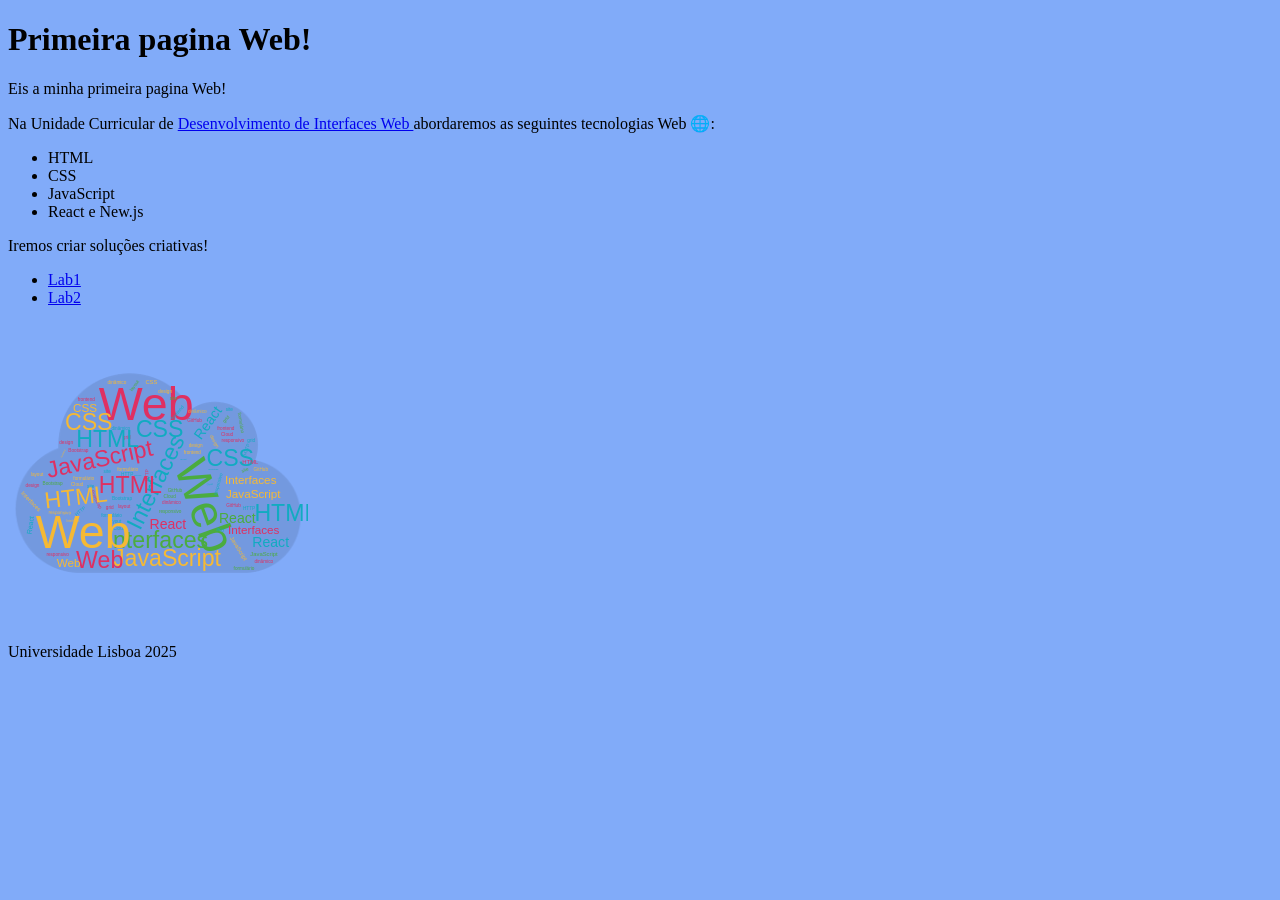
==== index.html @ ae2391a9 "primeira pagina web" ====
<!DOCTYPE html>
<html lang="en">
<head>
    <meta charset="UTF-8">
    <title>Rodrigo Santos</title>
    <style>
        img{
            width: 300px;
        }
    </style>
    <link rel="stylesheet" href="styles.css" />
</head>
<body>

    <header>
        <h1>Primeira pagina Web!</h1>
    </header>
    
    <main>
        <p>
            Eis a minha primeira pagina Web!</p>
            <p>
                Na Unidade Curricular de
                <a href="https://moodle.ensinolusofona.pt/course/view.php?id=11232" target="_blank">
                Desenvolvimento de Interfaces Web
            </a>
                abordaremos as seguintes tecnologias Web &#127760;:
            </p>
            <ul>
                <li>HTML</li>
                <li>CSS</li>
                <li>JavaScript</li>
                <li>React e New.js</li>
            </ul>
            <p>Iremos criar soluções criativas!</p>

            <nav>
                <ul>
                    <li><a href="Lab1/index.html">Lab1</a></li>
                    <li><a href="Lab2/index.html">Lab2</a></li>
                </ul>
            </nav>
            <img src="images/diw.svg" alt="Desenvolvimento de Interfaces Web">
    </main>
    <footer>
        <p>Universidade Lisboa 2025</p>
    </footer>
</body>
</html>
---- styles.css ----
body {
    background-color: #81abf9;
}
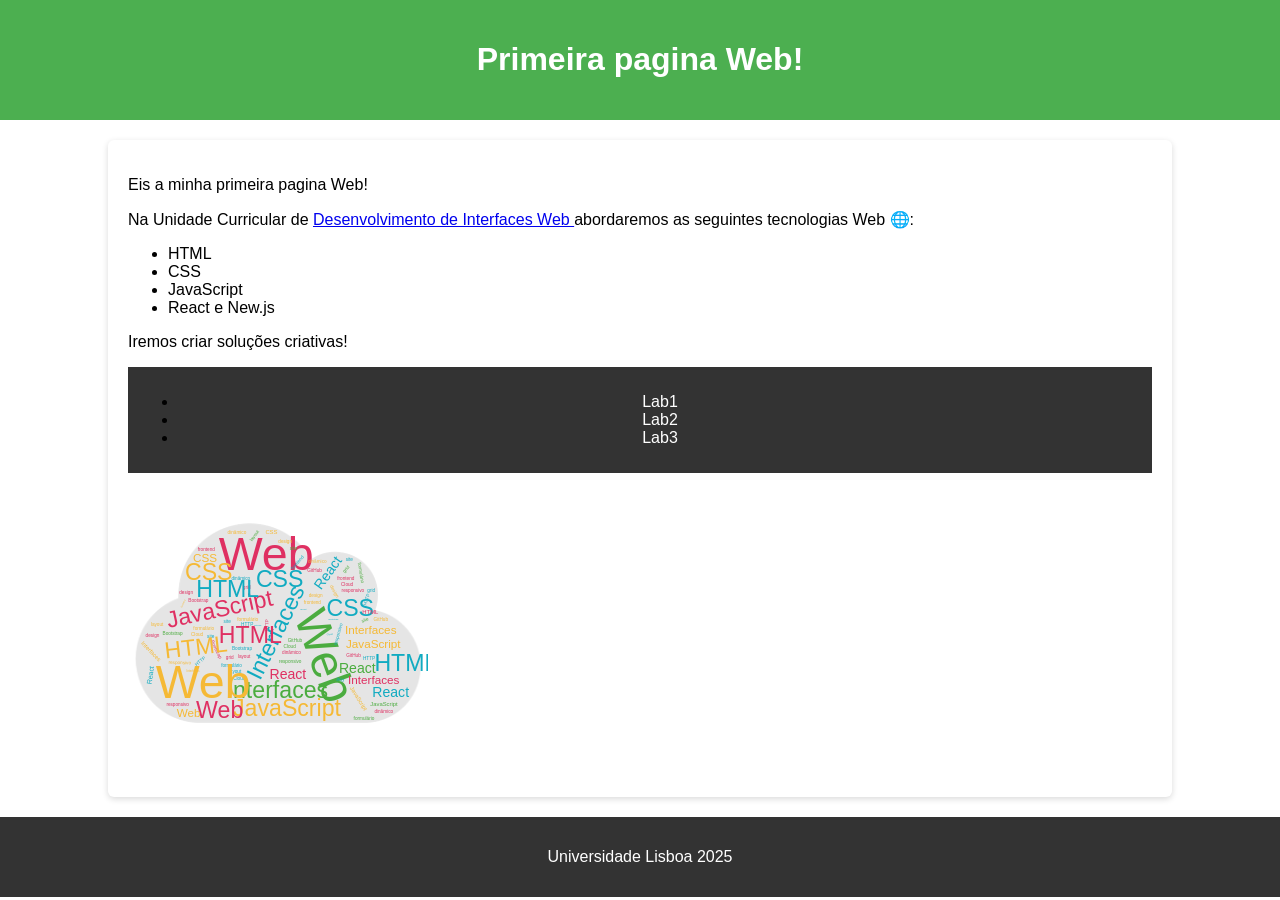
==== commit 2dda834d: "ola7" ====
--- a/index.html
+++ b/index.html
@@ -38,6 +38,7 @@
                 <ul>
                     <li><a href="Lab1/index.html">Lab1</a></li>
                     <li><a href="Lab2/index.html">Lab2</a></li>
+                    <li><a href="Lab3/index.html">Lab3</a></li>
                 </ul>
             </nav>
             <img src="images/diw.svg" alt="Desenvolvimento de Interfaces Web">
--- a/styles.css
+++ b/styles.css
@@ -1,3 +1,49 @@
+/* Estilo global da página */
 body {
-    background-color: #81abf9;
-}+  background-color: #ffffff; /* fundo branco */
+  margin: 0; /* remove margens padrão */
+  font-family: Arial, sans-serif;
+}
+
+/* Cabeçalho (verde) */
+header {
+  background-color: #4caf50; /* verde */
+  color: white;
+  text-align: center;
+  padding: 20px;
+}
+
+/* Barra de navegação (preta) */
+nav {
+  background-color: #333; /* preto/cinza escuro */
+  padding: 10px;
+  text-align: center;
+}
+
+nav a {
+  color: white;
+  text-decoration: none;
+  margin: 0 15px;
+}
+
+nav a:hover {
+  text-decoration: underline;
+}
+
+/* Conteúdo principal (Home) */
+main {
+  background-color: white;
+  margin: 20px auto;  /* espaçamento entre main, imagens e footer */
+  padding: 20px;      /* espaço interno */
+  width: 80%;         /* largura do bloco */
+  border-radius: 6px; /* cantos arredondados */
+  box-shadow: 0 2px 6px rgba(0,0,0,0.15); /* sombra leve */
+}
+
+/* Rodapé (preto) */
+footer {
+  background-color: #333;
+  color: white;
+  text-align: center;
+  padding: 15px;
+}
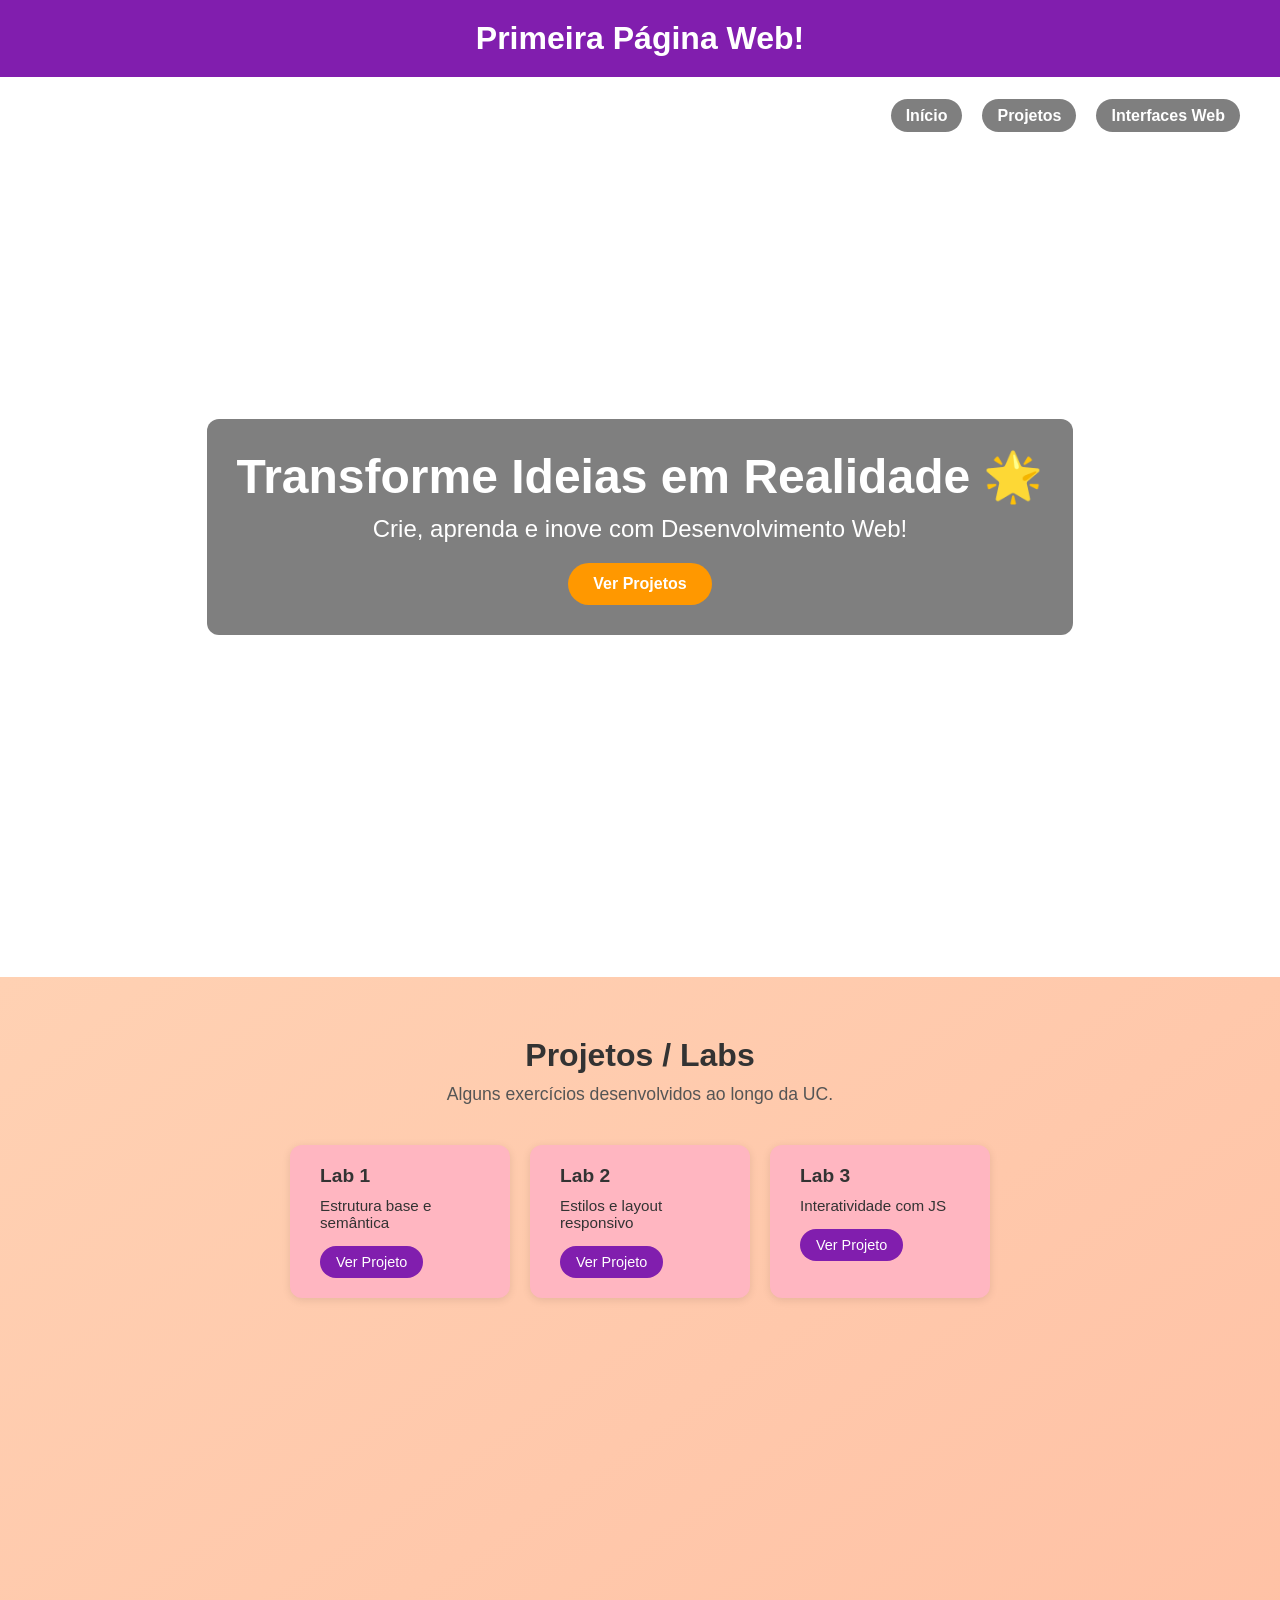
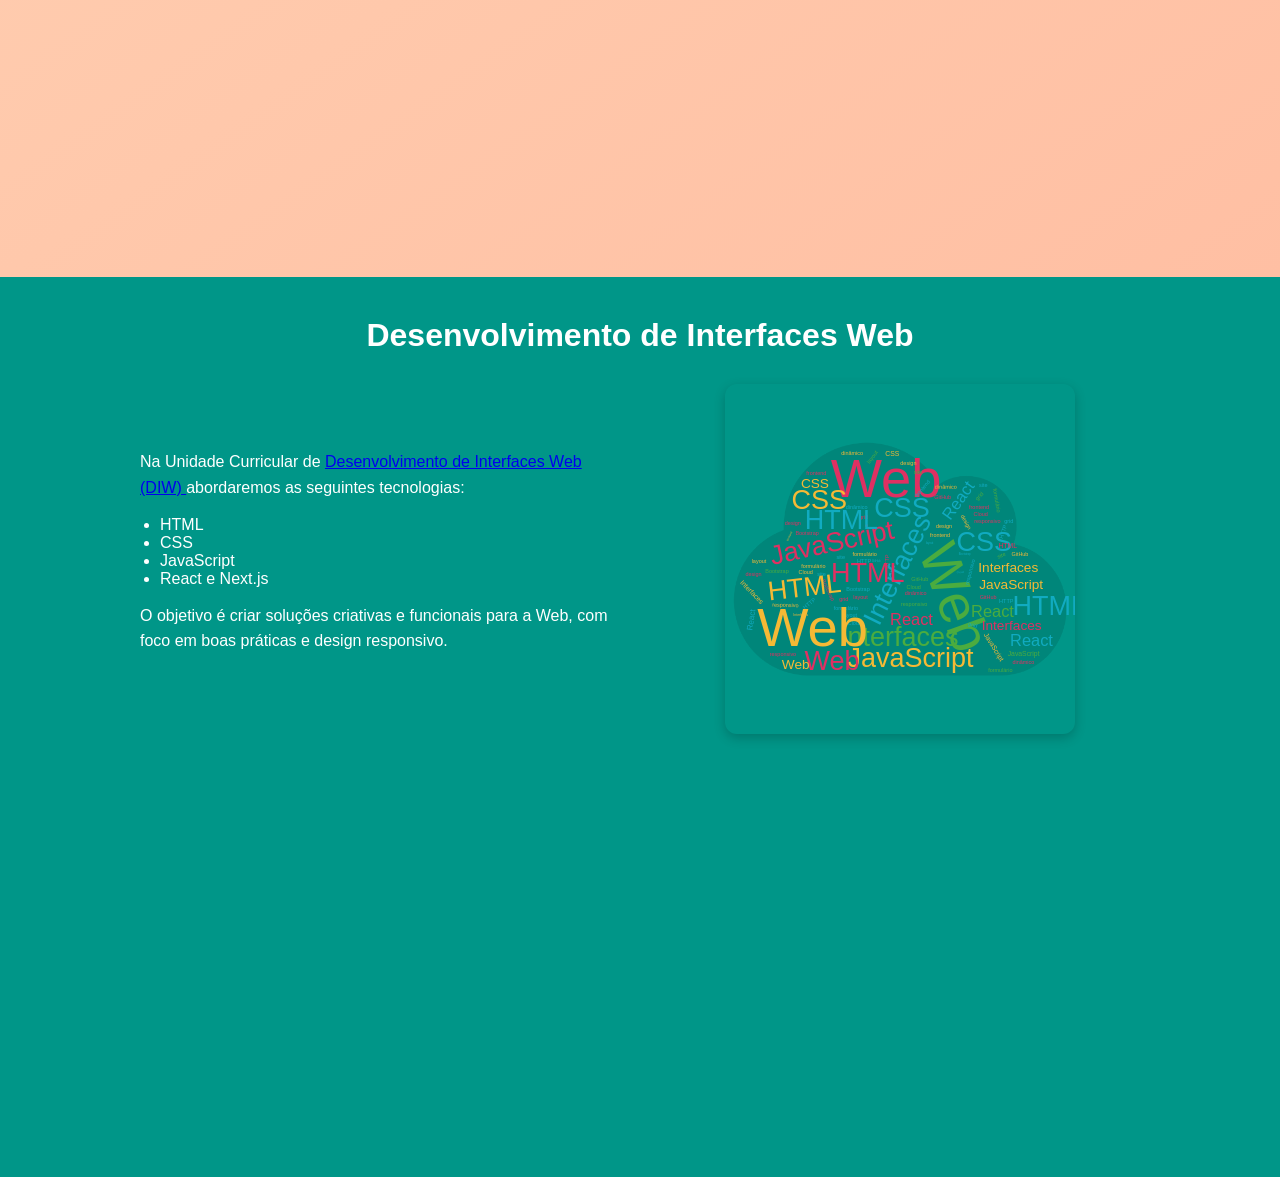
==== commit 6478cb1b: "ola48" ====
--- a/index.html
+++ b/index.html
@@ -1,50 +1,88 @@
 <!DOCTYPE html>
-<html lang="en">
+<html lang="pt">
 <head>
-    <meta charset="UTF-8">
-    <title>Rodrigo Santos</title>
-    <style>
-        img{
-            width: 300px;
-        }
-    </style>
-    <link rel="stylesheet" href="styles.css" />
+  <meta charset="UTF-8">
+  <title>Rodrigo Santos</title>
+  <link rel="stylesheet" href="styles.css">
 </head>
 <body>
 
-    <header>
-        <h1>Primeira pagina Web!</h1>
-    </header>
-    
-    <main>
-        <p>
-            Eis a minha primeira pagina Web!</p>
-            <p>
-                Na Unidade Curricular de
-                <a href="https://moodle.ensinolusofona.pt/course/view.php?id=11232" target="_blank">
-                Desenvolvimento de Interfaces Web
-            </a>
-                abordaremos as seguintes tecnologias Web &#127760;:
-            </p>
-            <ul>
-                <li>HTML</li>
-                <li>CSS</li>
-                <li>JavaScript</li>
-                <li>React e New.js</li>
-            </ul>
-            <p>Iremos criar soluções criativas!</p>
+  <header>
+    <h1>Primeira Página Web!</h1>
+  </header>
 
-            <nav>
-                <ul>
-                    <li><a href="Lab1/index.html">Lab1</a></li>
-                    <li><a href="Lab2/index.html">Lab2</a></li>
-                    <li><a href="Lab3/index.html">Lab3</a></li>
-                </ul>
-            </nav>
-            <img src="images/diw.svg" alt="Desenvolvimento de Interfaces Web">
-    </main>
-    <footer>
-        <p>Universidade Lisboa 2025</p>
-    </footer>
-</body>
-</html>+  <main>
+    <!-- 🌄 HERO SECTION (Início) -->
+    <section class="hero" id="inicio">
+      <!-- Menu de navegação interno -->
+      <nav class="menu">
+        <ul>
+          <li><a href="#inicio">Início</a></li>
+          <li><a href="#projetos">Projetos</a></li>
+          <li><a href="#cadeira">Interfaces Web</a></li>
+        </ul>
+      </nav>
+
+      <div class="hero-content">
+        <h2>Transforme Ideias em Realidade 🌟</h2>
+        <p>Crie, aprenda e inove com Desenvolvimento Web!</p>
+        <a href="#projetos" class="cta-btn">Ver Projetos</a>
+      </div>
+    </section>
+
+    <!-- 🧠 SECÇÃO PROJETOS -->
+<section class="projetos" id="projetos">
+  <h2>Projetos / Labs</h2>
+  <p>Alguns exercícios desenvolvidos ao longo da UC.</p>
+
+  <div class="cards-container">
+    <div class="card">
+      <h3>Lab 1</h3>
+      <p>Estrutura base e semântica</p>
+      <a href="Lab1/index.html" target="_blank">Ver Projeto</a>
+    </div>
+
+    <div class="card">
+      <h3>Lab 2</h3>
+      <p>Estilos e layout responsivo</p>
+      <a href="Lab2/index.html" target="_blank">Ver Projeto</a>
+    </div>
+
+    <div class="card">
+      <h3>Lab 3</h3>
+      <p>Interatividade com JS</p>
+      <a href="Lab3/index.html" target="_blank">Ver Projeto</a>
+    </div>
+  </div>
+</section>
+
+    <!-- 📘 SECÇÃO DISCIPLINA -->
+<section class="disciplina" id="cadeira">
+  <h2>Desenvolvimento de Interfaces Web</h2>
+
+  <div class="disciplina-content">
+    <div class="texto">
+      <p>
+        Na Unidade Curricular de 
+        <a href="https://moodle.ensinolusofona.pt/course/view.php?id=11232" target="_blank">
+          Desenvolvimento de Interfaces Web (DIW)
+        </a> 
+        abordaremos as seguintes tecnologias:
+      </p>
+      <ul>
+        <li>HTML</li>
+        <li>CSS</li>
+        <li>JavaScript</li>
+        <li>React e Next.js</li>
+      </ul>
+      <p>
+        O objetivo é criar soluções criativas e funcionais para a Web, com foco em boas práticas e design responsivo.
+      </p>
+    </div>
+
+    <div class="imagem">
+      <img src="images/diw.svg" alt="Wordcloud de tecnologias web">
+    </div>
+  </div>
+</section>
+
--- a/styles.css
+++ b/styles.css
@@ -1,46 +1,259 @@
-/* Estilo global da página */
-body {
-  background-color: #ffffff; /* fundo branco */
-  margin: 0; /* remove margens padrão */
+/* Reset e comportamento global */
+* {
+  margin: 0;
+  padding: 0;
+  box-sizing: border-box;
   font-family: Arial, sans-serif;
-}
-
-/* Cabeçalho (verde) */
+  scroll-behavior: smooth; /* Scroll suave */
+}
+
+/* Cabeçalho fixo */
 header {
-  background-color: #4caf50; /* verde */
+  background-color: #811eae;
   color: white;
   text-align: center;
   padding: 20px;
-}
-
-/* Barra de navegação (preta) */
-nav {
-  background-color: #333; /* preto/cinza escuro */
-  padding: 10px;
-  text-align: center;
-}
-
-nav a {
+  position: sticky;
+  top: 0;
+  z-index: 10;
+}
+
+/* 🌄 HERO SECTION */
+.hero {
+  position: relative;
+  height: 100vh;
+  background-image: url('images/hero.jpg'); /* Substitui por tua imagem */
+  background-size: cover;
+  background-position: center;
+  background-repeat: no-repeat;
+  display: flex;
+  justify-content: center;
+  align-items: center;
+  flex-direction: column;
+  color: white;
+}
+
+/* Menu dentro da hero */
+.menu {
+  position: absolute;
+  top: 30px;
+  right: 40px;
+}
+
+.menu ul {
+  list-style: none;
+  display: flex;
+  gap: 20px;
+}
+
+.menu a {
   color: white;
   text-decoration: none;
-  margin: 0 15px;
-}
-
-nav a:hover {
-  text-decoration: underline;
-}
-
-/* Conteúdo principal (Home) */
-main {
-  background-color: white;
-  margin: 20px auto;  /* espaçamento entre main, imagens e footer */
-  padding: 20px;      /* espaço interno */
-  width: 80%;         /* largura do bloco */
-  border-radius: 6px; /* cantos arredondados */
-  box-shadow: 0 2px 6px rgba(0,0,0,0.15); /* sombra leve */
-}
-
-/* Rodapé (preto) */
+  font-weight: bold;
+  background: rgba(0, 0, 0, 0.5);
+  padding: 8px 15px;
+  border-radius: 20px;
+  transition: background 0.3s;
+}
+
+.menu a:hover {
+  background: rgba(255, 255, 255, 0.2);
+}
+
+/* Conteúdo central */
+.hero-content {
+  text-align: center;
+  background: rgba(0, 0, 0, 0.5);
+  padding: 30px;
+  border-radius: 12px;
+}
+
+.hero-content h2 {
+  font-size: 3rem;
+  margin-bottom: 10px;
+}
+
+.hero-content p {
+  font-size: 1.5rem;
+  margin-bottom: 20px;
+}
+
+/* Botão call-to-action */
+.cta-btn {
+  display: inline-block;
+  background-color: #ff9800;
+  color: white;
+  padding: 12px 25px;
+  border-radius: 30px;
+  text-decoration: none;
+  font-weight: bold;
+  transition: background 0.3s;
+}
+
+.cta-btn:hover {
+  background-color: #e68900;
+}
+
+/* 🧠 Projetos */
+/* 🧠 Projetos */
+.projetos {
+  height: 100vh;
+  background: linear-gradient(to bottom right, #ffd1b3, #ffbfa3);
+  display: flex;
+  flex-direction: column;
+  align-items: center;
+  justify-content: flex-start;
+  padding-top: 60px;
+  text-align: center;
+  color: #333;
+}
+
+.projetos h2 {
+  font-size: 2rem;
+  margin-bottom: 10px;
+}
+
+.projetos p {
+  font-size: 1.1rem;
+  color: #555;
+  margin-bottom: 40px;
+}
+
+/* Container dos cards */
+.cards-container {
+  display: flex;
+  flex-wrap: wrap;
+  gap: 20px;
+  justify-content: center;
+}
+
+/* Cada card individual */
+.card {
+  background-color: #ffb6c1;
+  border-radius: 12px;
+  padding: 20px 30px;
+  box-shadow: 0 2px 8px rgba(0,0,0,0.1);
+  width: 220px;
+  transition: transform 0.3s, box-shadow 0.3s;
+  text-align: left;
+}
+
+.card h3 {
+  margin-bottom: 10px;
+  font-size: 1.2rem;
+}
+
+.card p {
+  margin-bottom: 15px;
+  font-size: 0.95rem;
+  color: #333;
+}
+
+/* Botão/link dentro do card */
+.card a {
+  display: inline-block;
+  background-color: #811eae;
+  color: white;
+  text-decoration: none;
+  padding: 8px 16px;
+  border-radius: 20px;
+  font-size: 0.9rem;
+  transition: background-color 0.3s;
+}
+
+.card a:hover {
+  background-color: #5a137e;
+}
+
+/* Efeito hover do card */
+.card:hover {
+  transform: translateY(-5px);
+  box-shadow: 0 6px 12px rgba(0,0,0,0.2);
+}
+
+/* Responsividade */
+@media (max-width: 768px) {
+  .card {
+    width: 90%;
+  }
+}
+
+/* 📘 Disciplina */
+/* 📘 Secção Disciplina */
+.disciplina {
+  height: 100vh;
+  background-color: #009688;
+  color: white;
+  display: flex;
+  flex-direction: column;
+  align-items: center;
+  padding: 40px 20px;
+  text-align: center;
+}
+
+.disciplina h2 {
+  font-size: 2rem;
+  margin-bottom: 30px;
+}
+
+/* Container com texto + imagem */
+.disciplina-content {
+  display: flex;
+  justify-content: center;
+  align-items: center;
+  gap: 40px;
+  max-width: 1000px;
+}
+
+/* Texto */
+.disciplina .texto {
+  flex: 1;
+  text-align: left;
+}
+
+.disciplina .texto p {
+  margin-bottom: 15px;
+  line-height: 1.6;
+}
+
+.disciplina ul {
+  list-style-type: disc;
+  margin-left: 20px;
+  margin-bottom: 15px;
+}
+
+/* Imagem */
+.disciplina .imagem {
+  flex: 1;
+  display: flex;
+  justify-content: center;
+}
+
+.disciplina .imagem img {
+  width: 100%;
+  max-width: 350px;
+  border-radius: 12px;
+  box-shadow: 0 4px 12px rgba(0,0,0,0.2);
+}
+
+/* Responsividade */
+@media (max-width: 768px) {
+  .disciplina-content {
+    flex-direction: column;
+    text-align: center;
+  }
+
+  .disciplina .texto {
+    text-align: center;
+  }
+
+  .disciplina .imagem img {
+    max-width: 80%;
+  }
+}
+
+
+/* Rodapé */
 footer {
   background-color: #333;
   color: white;
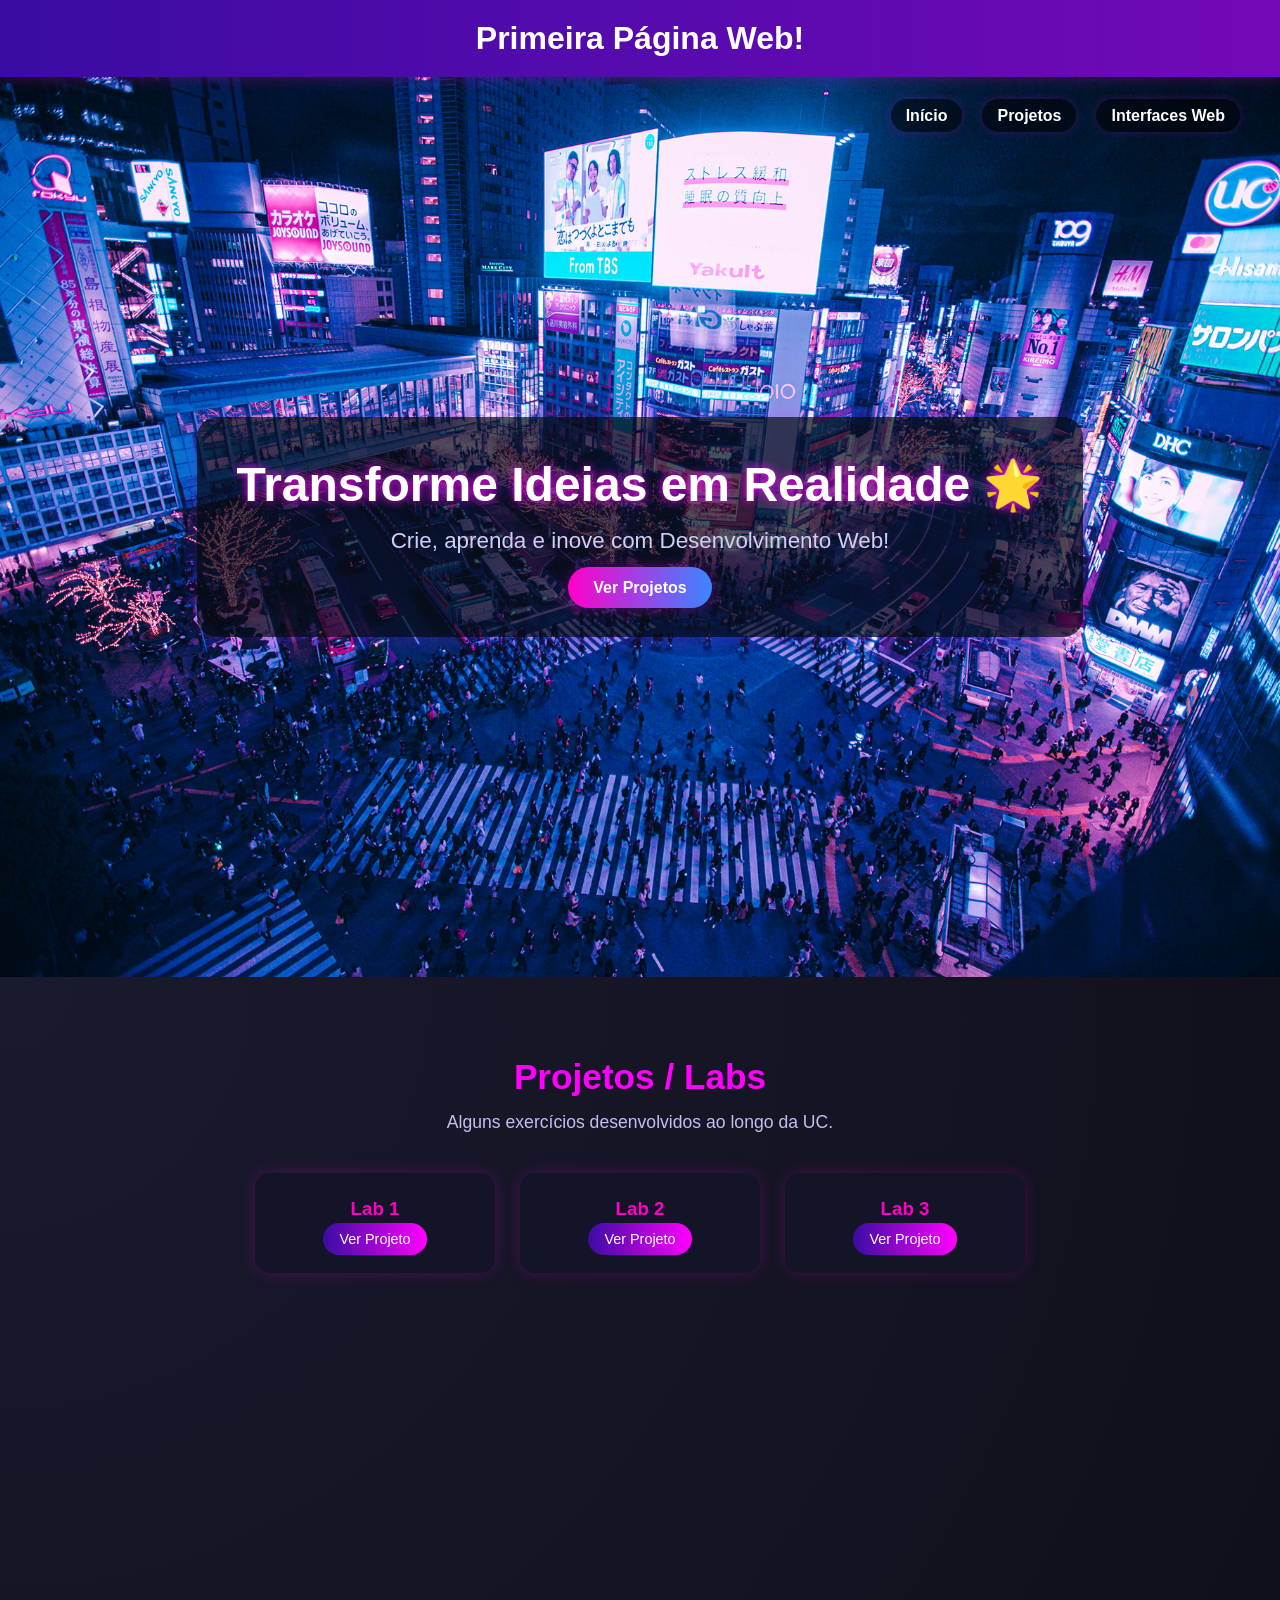
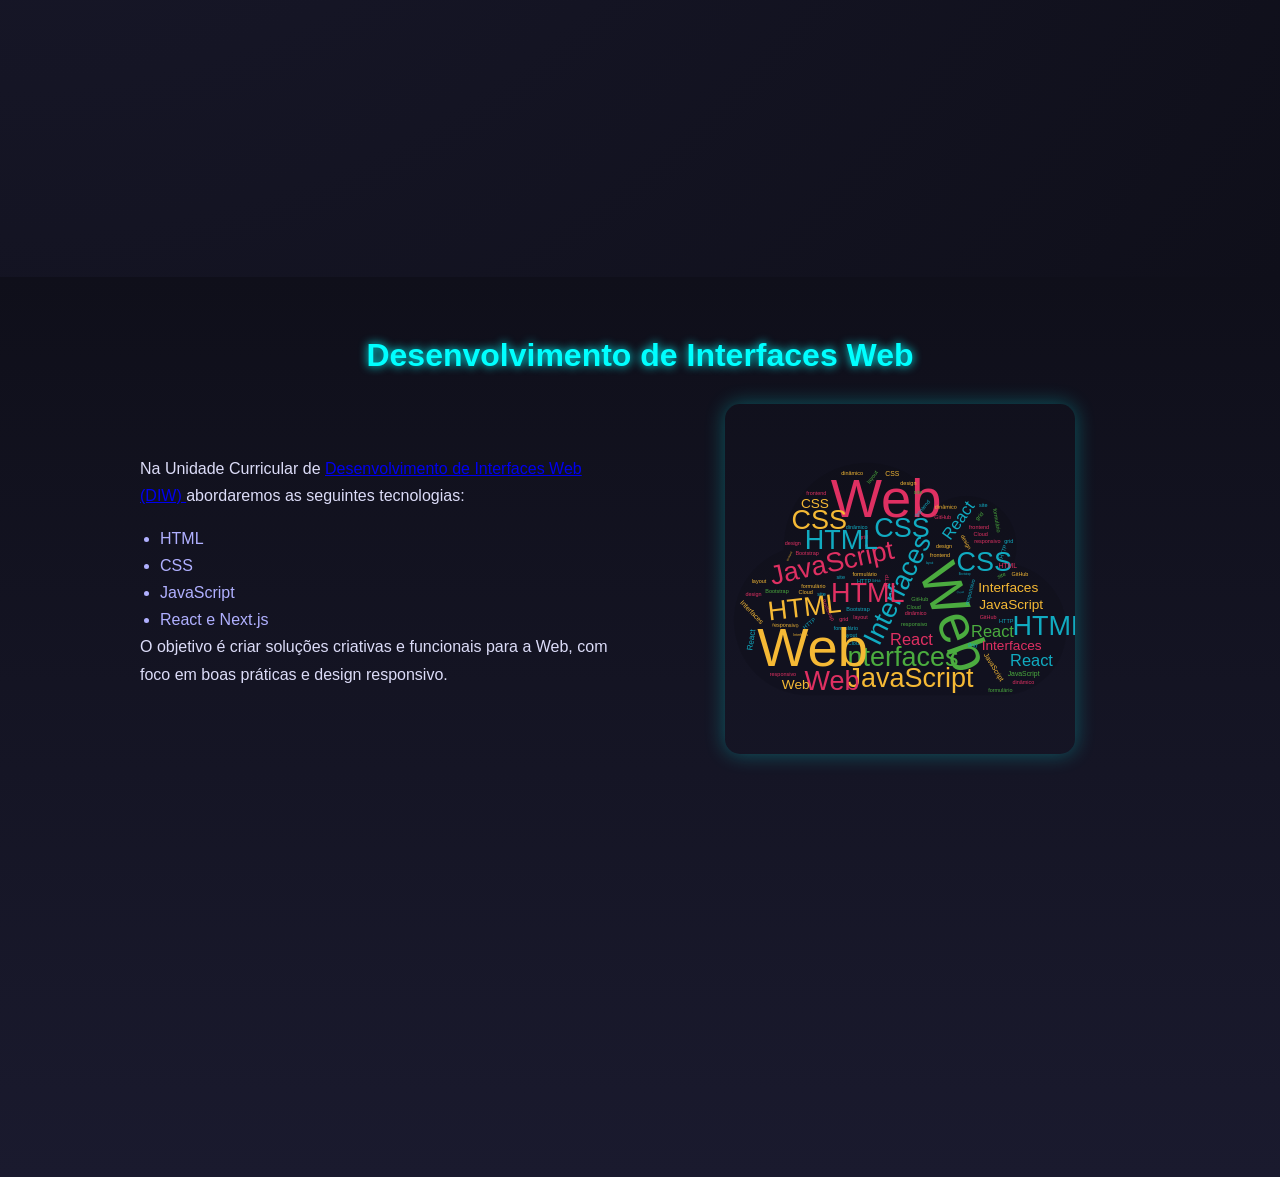
==== commit ac541d96: "eeeee" ====
--- a/index.html
+++ b/index.html
@@ -38,19 +38,16 @@
   <div class="cards-container">
     <div class="card">
       <h3>Lab 1</h3>
-      <p>Estrutura base e semântica</p>
       <a href="Lab1/index.html" target="_blank">Ver Projeto</a>
     </div>
 
     <div class="card">
       <h3>Lab 2</h3>
-      <p>Estilos e layout responsivo</p>
       <a href="Lab2/index.html" target="_blank">Ver Projeto</a>
     </div>
 
     <div class="card">
       <h3>Lab 3</h3>
-      <p>Interatividade com JS</p>
       <a href="Lab3/index.html" target="_blank">Ver Projeto</a>
     </div>
   </div>
--- a/styles.css
+++ b/styles.css
@@ -1,36 +1,41 @@
-/* Reset e comportamento global */
+/* 🌍 Reset e comportamento global */
 * {
   margin: 0;
   padding: 0;
   box-sizing: border-box;
-  font-family: Arial, sans-serif;
-  scroll-behavior: smooth; /* Scroll suave */
-}
-
-/* Cabeçalho fixo */
+  font-family: 'Arial', sans-serif;
+  scroll-behavior: smooth;
+}
+
+body {
+  background-color: #0a0a14; /* fundo escuro elegante */
+  color: #e0e0f5;
+}
+
+/* 🧭 Cabeçalho fixo */
 header {
-  background-color: #811eae;
-  color: white;
+  background: linear-gradient(90deg, #3a0ca3, #7209b7);
+  color: #fff;
   text-align: center;
   padding: 20px;
   position: sticky;
   top: 0;
   z-index: 10;
+  box-shadow: 0 0 15px rgba(255, 0, 255, 0.3);
 }
 
 /* 🌄 HERO SECTION */
 .hero {
   position: relative;
   height: 100vh;
-  background-image: url('images/hero.jpg'); /* Substitui por tua imagem */
+  background-image: url('images/hero.jpg');
   background-size: cover;
   background-position: center;
-  background-repeat: no-repeat;
   display: flex;
   justify-content: center;
   align-items: center;
   flex-direction: column;
-  color: white;
+  color: #fff;
 }
 
 /* Menu dentro da hero */
@@ -47,131 +52,130 @@
 }
 
 .menu a {
-  color: white;
+  color: #fff;
   text-decoration: none;
   font-weight: bold;
   background: rgba(0, 0, 0, 0.5);
   padding: 8px 15px;
   border-radius: 20px;
-  transition: background 0.3s;
+  transition: all 0.3s ease;
+  box-shadow: 0 0 10px rgba(255, 0, 255, 0.2);
 }
 
 .menu a:hover {
-  background: rgba(255, 255, 255, 0.2);
-}
-
-/* Conteúdo central */
+  background: rgba(255, 0, 255, 0.2);
+  box-shadow: 0 0 15px rgba(255, 0, 255, 0.4);
+}
+
+/* Conteúdo central da hero */
 .hero-content {
   text-align: center;
-  background: rgba(0, 0, 0, 0.5);
-  padding: 30px;
-  border-radius: 12px;
+  background: rgba(10, 10, 20, 0.7);
+  padding: 40px;
+  border-radius: 20px;
+  box-shadow: 0 0 25px rgba(255, 0, 255, 0.2);
 }
 
 .hero-content h2 {
   font-size: 3rem;
-  margin-bottom: 10px;
+  margin-bottom: 15px;
+  text-shadow: 0 0 10px #ff00ff;
 }
 
 .hero-content p {
-  font-size: 1.5rem;
-  margin-bottom: 20px;
+  font-size: 1.4rem;
+  margin-bottom: 25px;
+  color: #cfcff5;
 }
 
 /* Botão call-to-action */
 .cta-btn {
-  display: inline-block;
-  background-color: #ff9800;
+  background: linear-gradient(90deg, #ff00c8, #3a86ff);
   color: white;
   padding: 12px 25px;
   border-radius: 30px;
   text-decoration: none;
   font-weight: bold;
-  transition: background 0.3s;
+  transition: transform 0.3s, box-shadow 0.3s;
+  box-shadow: 0 0 15px rgba(255, 0, 255, 0.3);
 }
 
 .cta-btn:hover {
-  background-color: #e68900;
-}
-
-/* 🧠 Projetos */
+  transform: translateY(-3px);
+  box-shadow: 0 0 25px rgba(255, 0, 255, 0.5);
+}
+
 /* 🧠 Projetos */
 .projetos {
-  height: 100vh;
-  background: linear-gradient(to bottom right, #ffd1b3, #ffbfa3);
+  min-height: 100vh;
+  background: radial-gradient(circle at top left, #1a1a2e, #0f0f1a);
   display: flex;
   flex-direction: column;
   align-items: center;
   justify-content: flex-start;
-  padding-top: 60px;
-  text-align: center;
-  color: #333;
+  padding: 80px 20px;
+  text-align: center;
 }
 
 .projetos h2 {
-  font-size: 2rem;
-  margin-bottom: 10px;
+  font-size: 2.2rem;
+  color: #ff00ff;
+  margin-bottom: 15px;
 }
 
 .projetos p {
   font-size: 1.1rem;
-  color: #555;
+  color: #c0c0f0;
   margin-bottom: 40px;
 }
 
-/* Container dos cards */
+/* Cards */
 .cards-container {
   display: flex;
   flex-wrap: wrap;
-  gap: 20px;
-  justify-content: center;
-}
-
-/* Cada card individual */
+  gap: 25px;
+  justify-content: center;
+}
+
 .card {
-  background-color: #ffb6c1;
-  border-radius: 12px;
-  padding: 20px 30px;
-  box-shadow: 0 2px 8px rgba(0,0,0,0.1);
-  width: 220px;
+  background: rgba(20, 20, 40, 0.9);
+  border-radius: 15px;
+  padding: 25px;
+  width: 240px;
+  box-shadow: 0 0 15px rgba(255, 0, 255, 0.2);
   transition: transform 0.3s, box-shadow 0.3s;
-  text-align: left;
 }
 
 .card h3 {
+  color: #ff00c8;
   margin-bottom: 10px;
-  font-size: 1.2rem;
 }
 
 .card p {
-  margin-bottom: 15px;
-  font-size: 0.95rem;
-  color: #333;
-}
-
-/* Botão/link dentro do card */
+  color: #d0d0f0;
+  margin-bottom: 20px;
+}
+
 .card a {
-  display: inline-block;
-  background-color: #811eae;
+  background: linear-gradient(90deg, #3a0ca3, #ff00ff);
   color: white;
   text-decoration: none;
   padding: 8px 16px;
   border-radius: 20px;
   font-size: 0.9rem;
-  transition: background-color 0.3s;
+  transition: all 0.3s ease;
 }
 
 .card a:hover {
-  background-color: #5a137e;
-}
-
-/* Efeito hover do card */
+  box-shadow: 0 0 15px rgba(255, 0, 255, 0.4);
+}
+
 .card:hover {
-  transform: translateY(-5px);
-  box-shadow: 0 6px 12px rgba(0,0,0,0.2);
-}
-
-/* Responsividade */
+  transform: translateY(-6px);
+  box-shadow: 0 0 25px rgba(255, 0, 255, 0.3);
+}
+
+/* Responsividade cards */
 @media (max-width: 768px) {
   .card {
     width: 90%;
@@ -179,21 +183,22 @@
 }
 
 /* 📘 Disciplina */
-/* 📘 Secção Disciplina */
 .disciplina {
-  height: 100vh;
-  background-color: #009688;
-  color: white;
+  min-height: 100vh;
+  background: linear-gradient(180deg, #0f0f1a, #1a1a2e);
+  color: #f0f0f5;
   display: flex;
   flex-direction: column;
   align-items: center;
-  padding: 40px 20px;
+  padding: 60px 20px;
   text-align: center;
 }
 
 .disciplina h2 {
   font-size: 2rem;
+  color: #00ffff;
   margin-bottom: 30px;
+  text-shadow: 0 0 10px #00ffff;
 }
 
 /* Container com texto + imagem */
@@ -205,21 +210,21 @@
   max-width: 1000px;
 }
 
-/* Texto */
 .disciplina .texto {
   flex: 1;
   text-align: left;
+  line-height: 1.7;
 }
 
 .disciplina .texto p {
   margin-bottom: 15px;
-  line-height: 1.6;
+  color: #dcdcf8;
 }
 
 .disciplina ul {
   list-style-type: disc;
   margin-left: 20px;
-  margin-bottom: 15px;
+  color: #b0b0ff;
 }
 
 /* Imagem */
@@ -232,11 +237,11 @@
 .disciplina .imagem img {
   width: 100%;
   max-width: 350px;
-  border-radius: 12px;
-  box-shadow: 0 4px 12px rgba(0,0,0,0.2);
-}
-
-/* Responsividade */
+  border-radius: 15px;
+  box-shadow: 0 0 20px rgba(0, 255, 255, 0.3);
+}
+
+/* Responsividade disciplina */
 @media (max-width: 768px) {
   .disciplina-content {
     flex-direction: column;
@@ -252,11 +257,12 @@
   }
 }
 
-
-/* Rodapé */
+/* ⚫ Rodapé */
 footer {
-  background-color: #333;
-  color: white;
-  text-align: center;
-  padding: 15px;
-}
+  background: #111;
+  color: #aaa;
+  text-align: center;
+  padding: 20px;
+  font-size: 0.9rem;
+  border-top: 1px solid rgba(255, 0, 255, 0.3);
+}
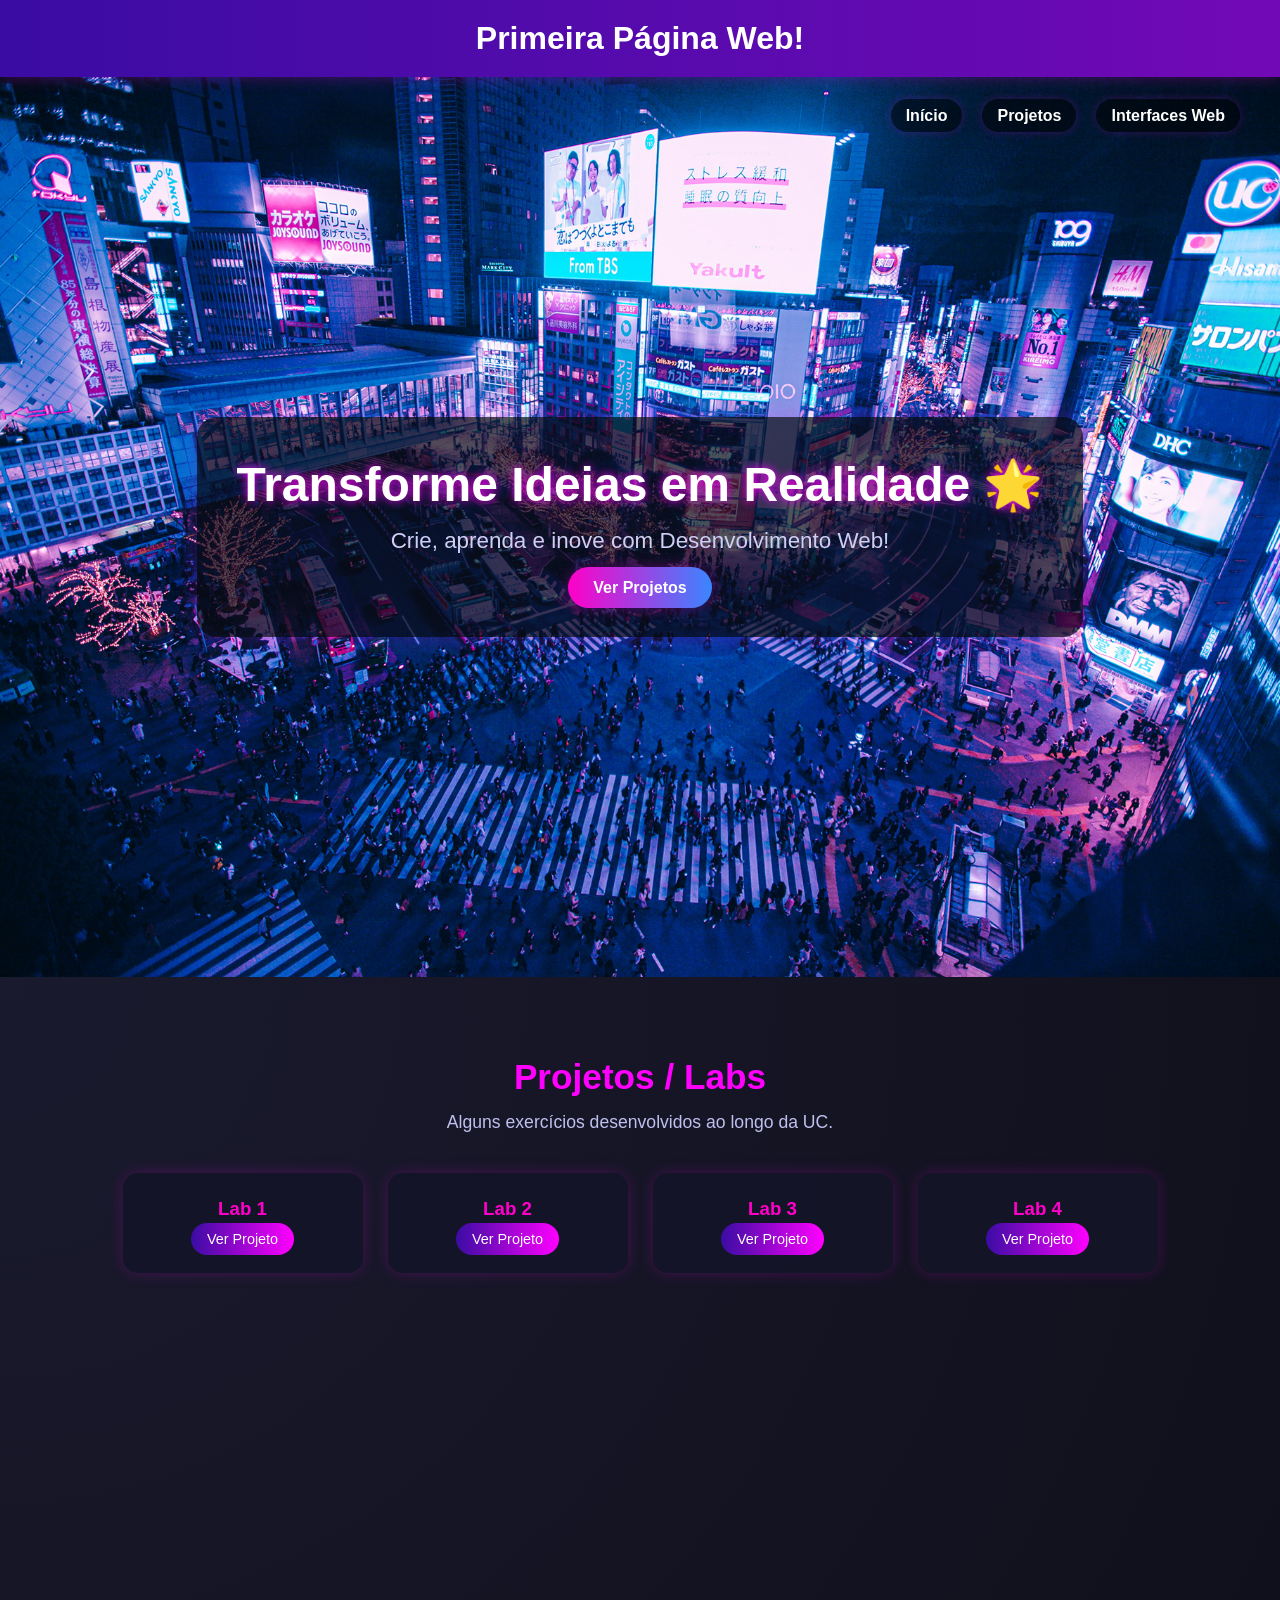
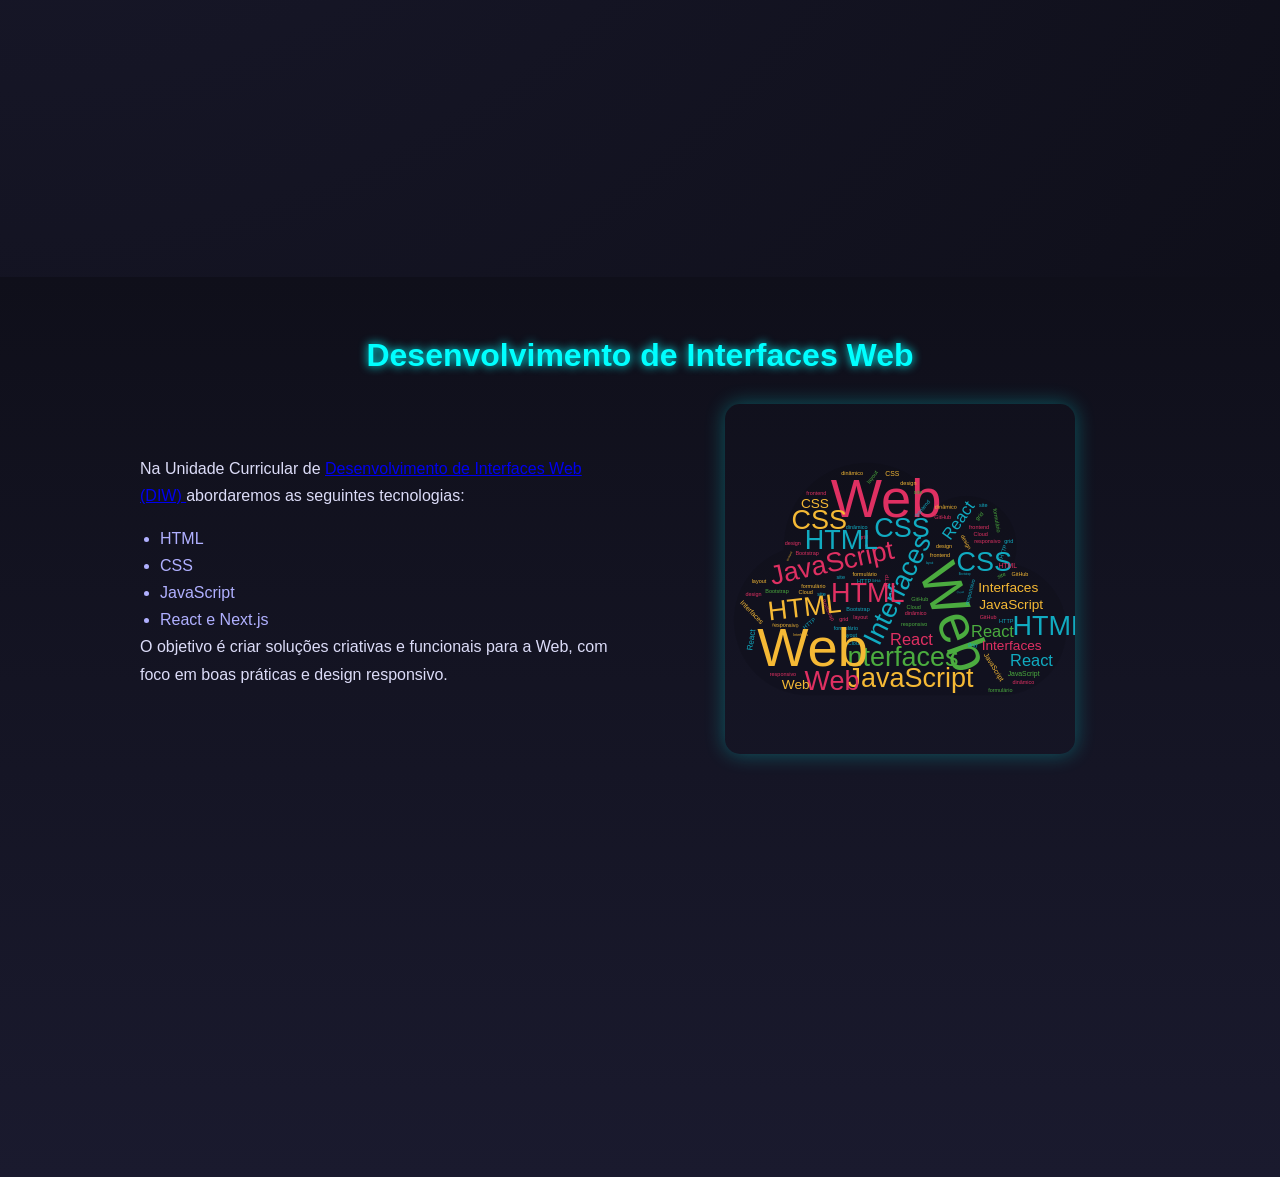
==== commit 10d44c73: "java" ====
--- a/index.html
+++ b/index.html
@@ -12,7 +12,6 @@
   </header>
 
   <main>
-    <!-- 🌄 HERO SECTION (Início) -->
     <section class="hero" id="inicio">
       <!-- Menu de navegação interno -->
       <nav class="menu">
@@ -50,6 +49,10 @@
       <h3>Lab 3</h3>
       <a href="Lab3/index.html" target="_blank">Ver Projeto</a>
     </div>
+
+    <div class="card">
+      <h3>Lab 4</h3>
+      <a href="Lab4/index.html" target="_blank">Ver Projeto</a>
   </div>
 </section>
 
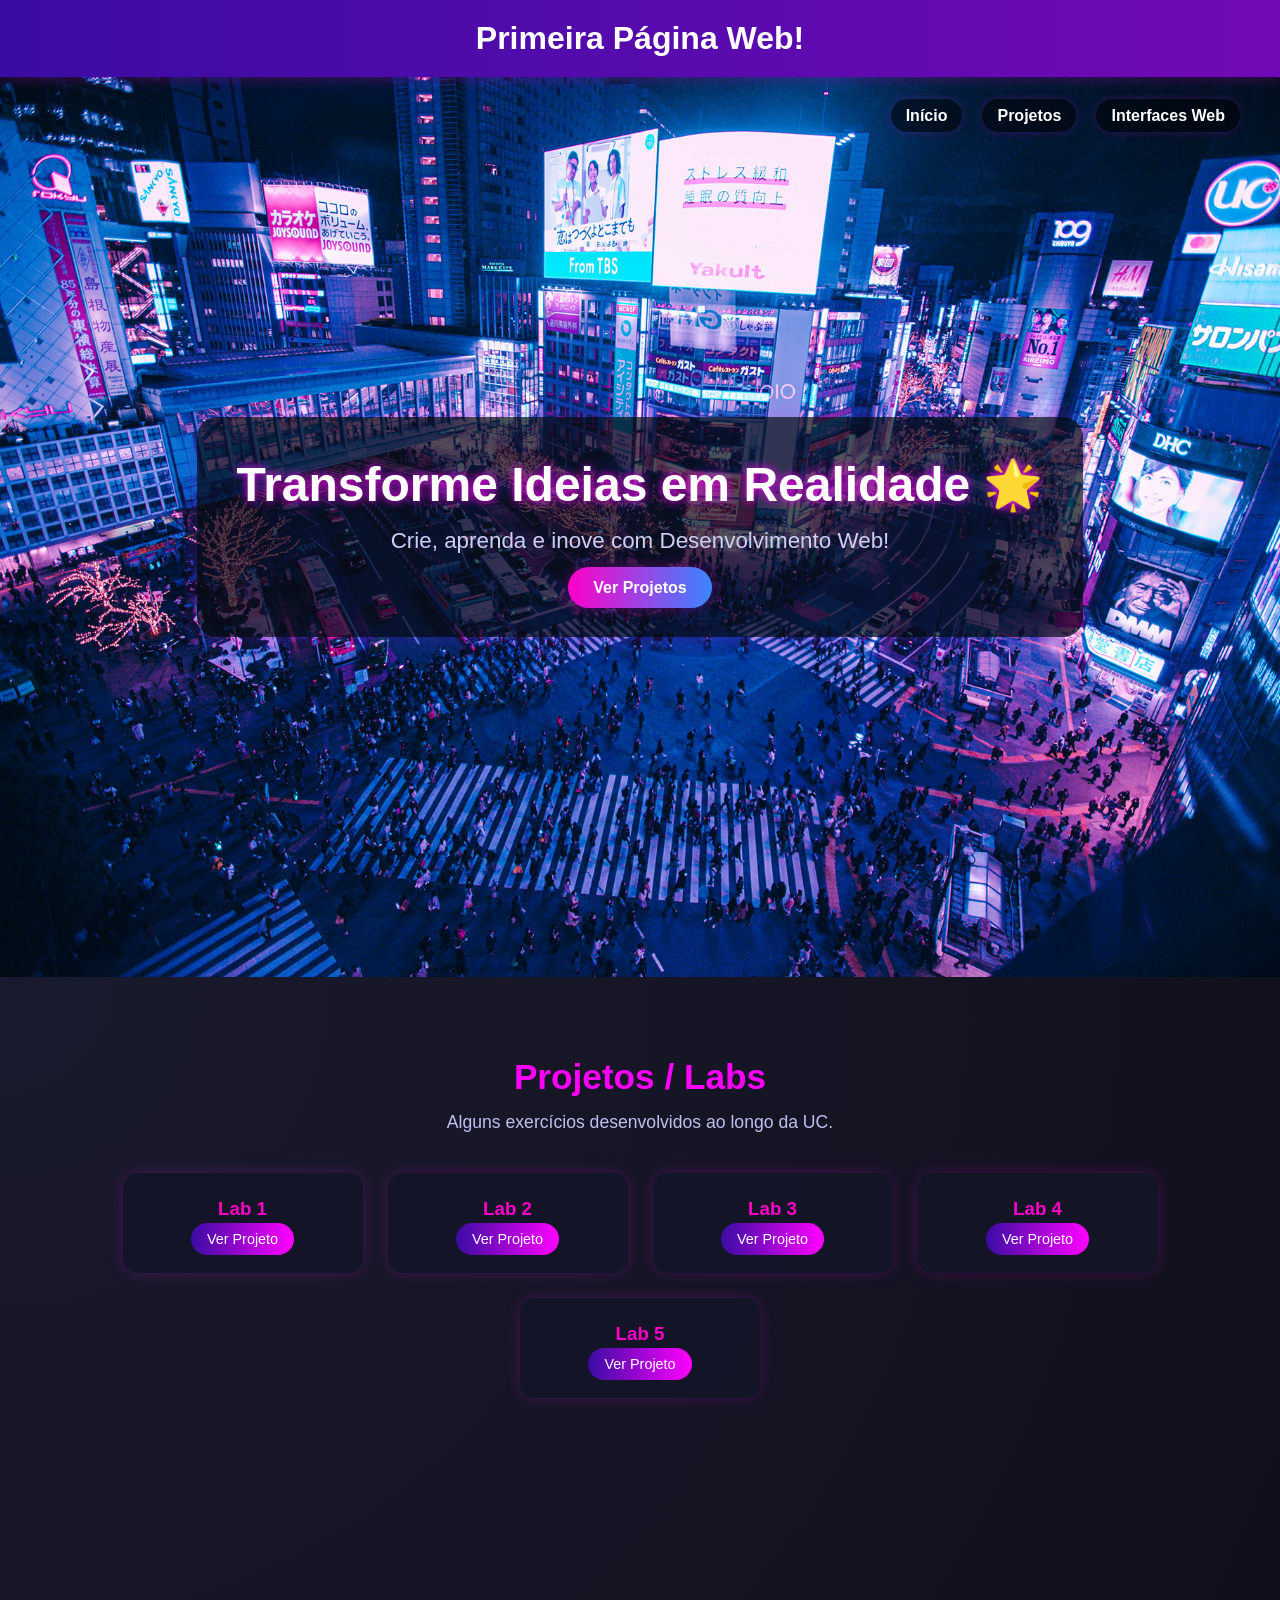
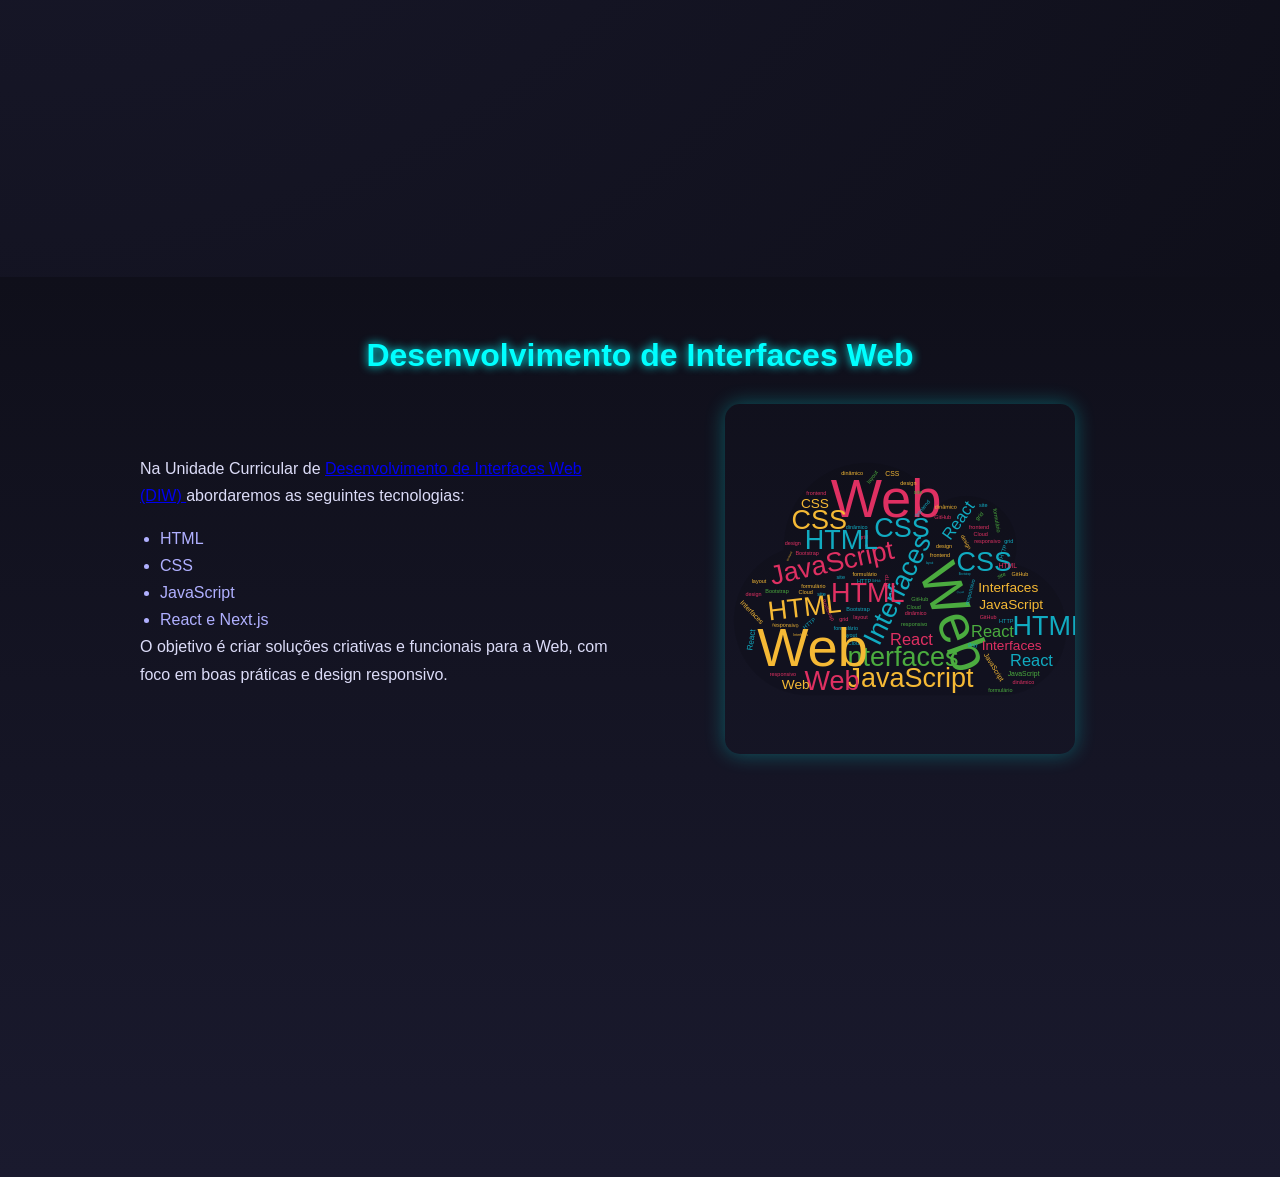
==== commit 20830060: "lab5" ====
--- a/index.html
+++ b/index.html
@@ -53,6 +53,10 @@
     <div class="card">
       <h3>Lab 4</h3>
       <a href="Lab4/index.html" target="_blank">Ver Projeto</a>
+    </div>
+    <div class="card">
+      <h3>Lab 5</h3>
+      <a href="Lab5/index.html" target="_blank">Ver Projeto</a>
   </div>
 </section>
 
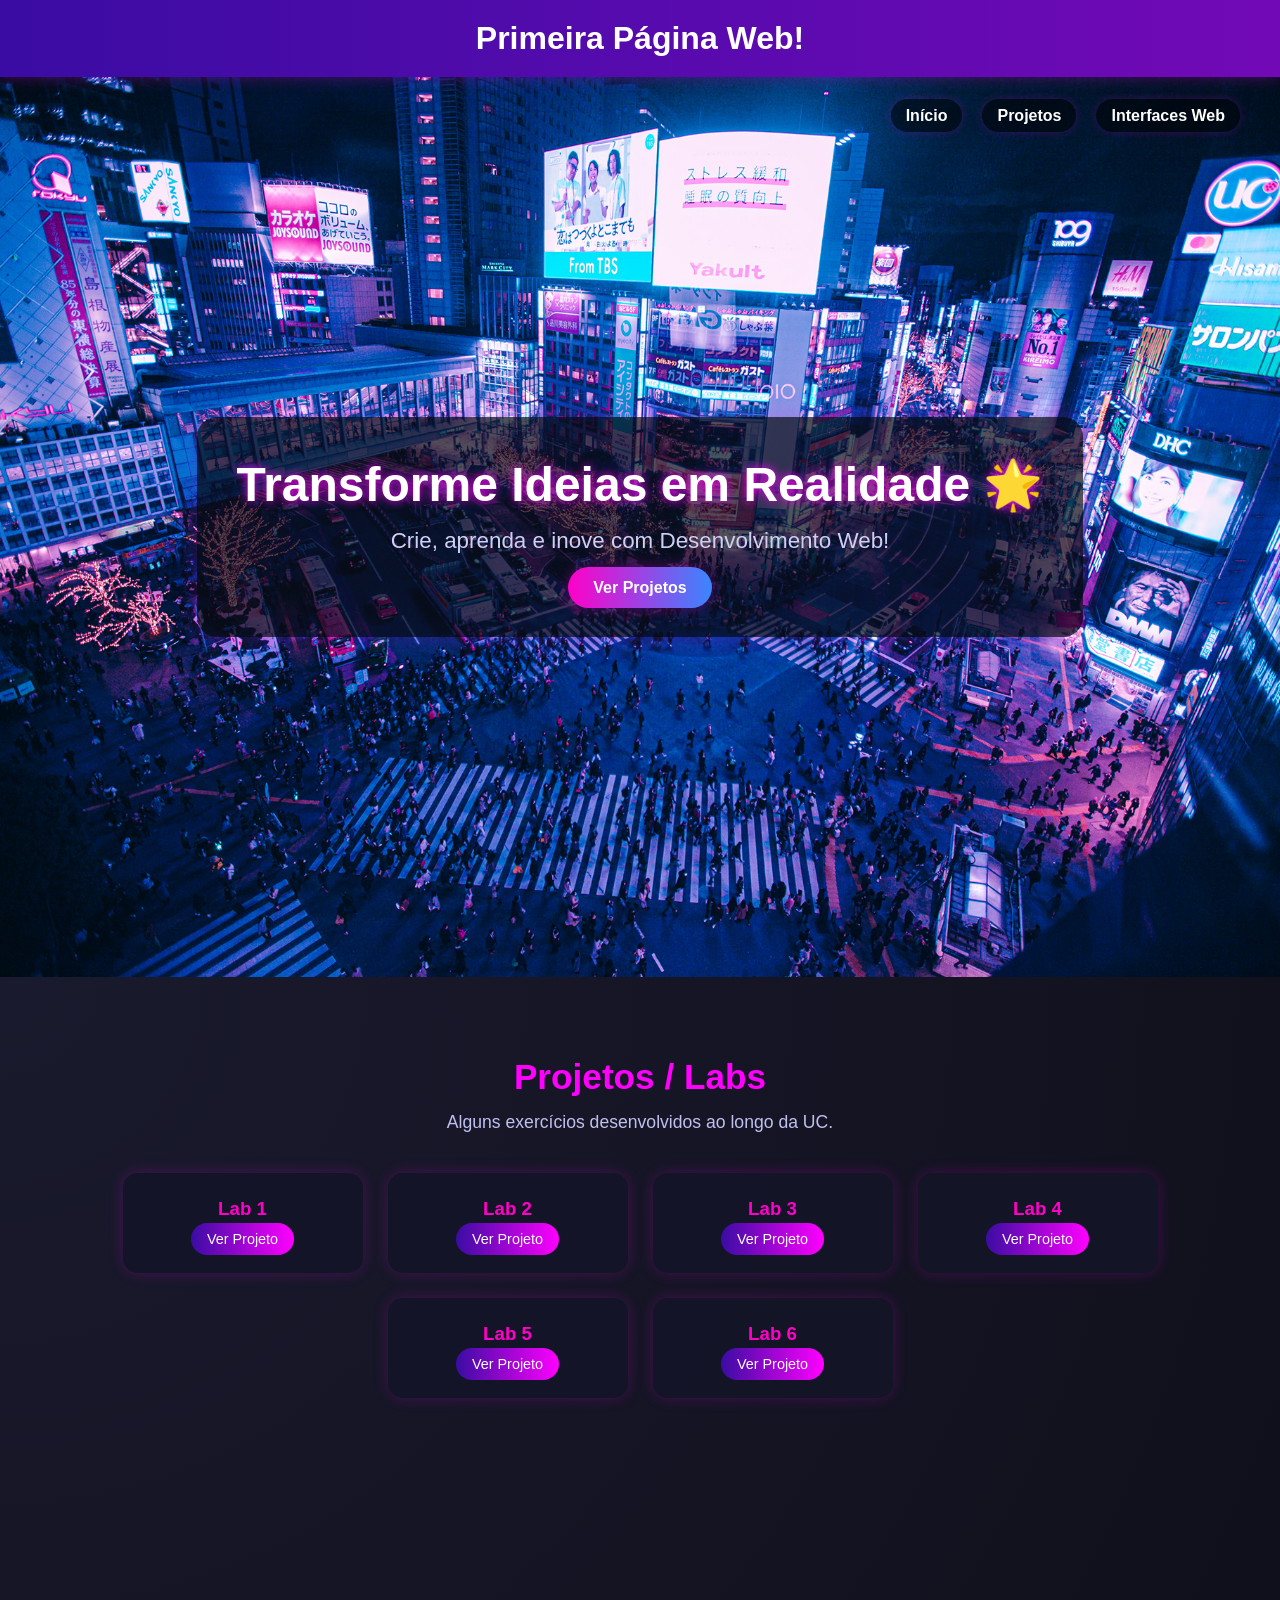
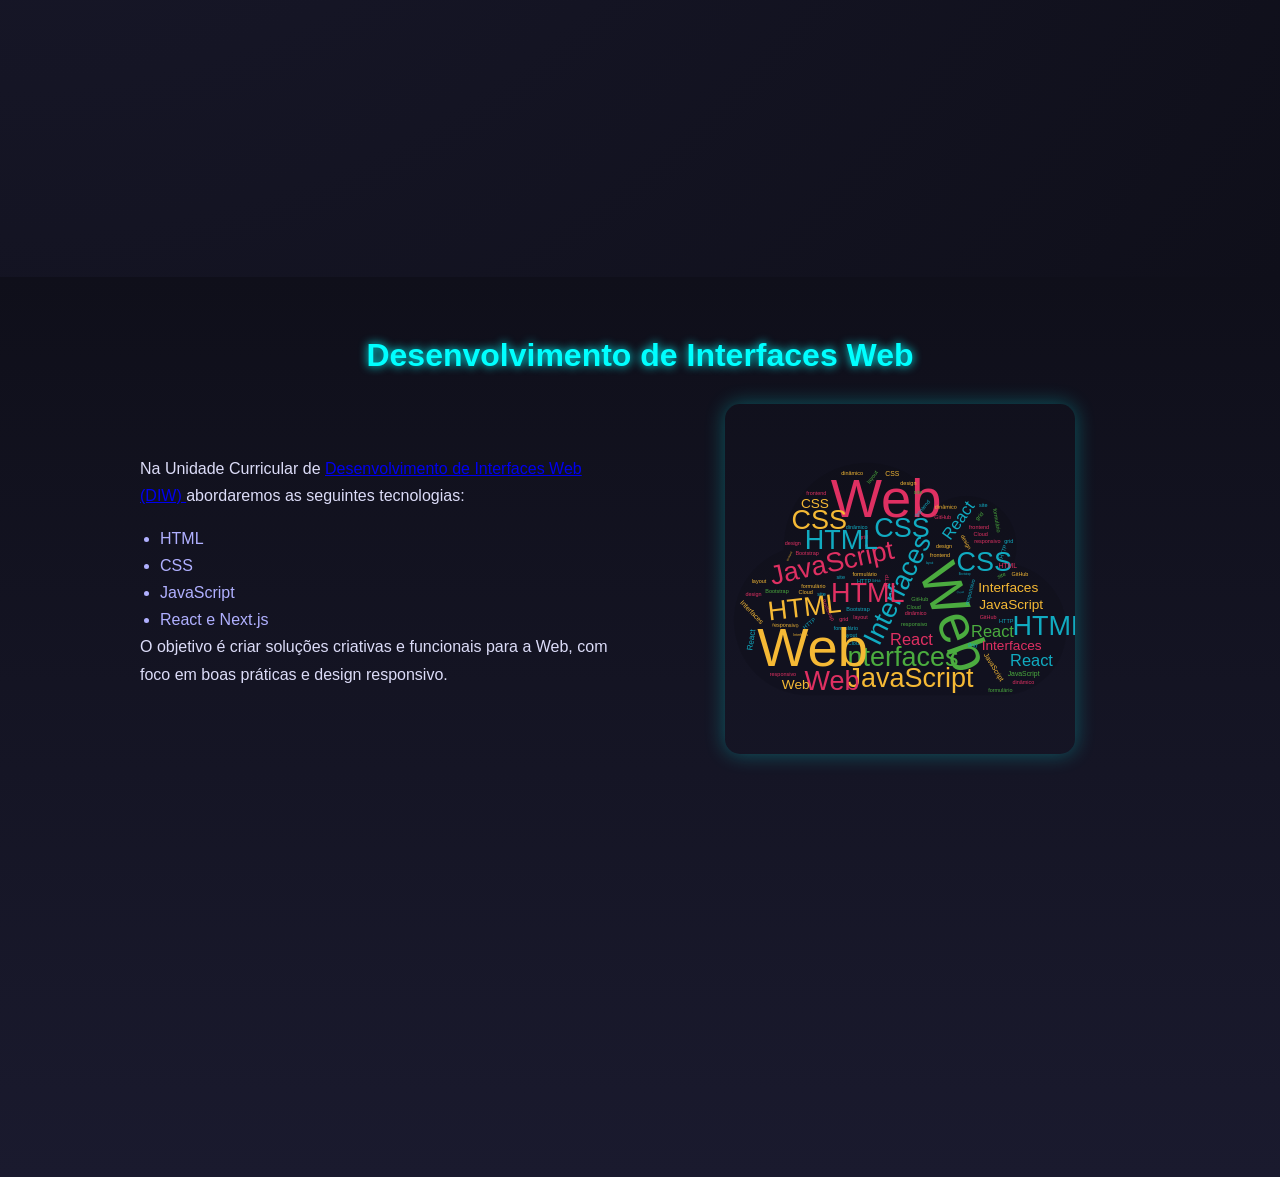
==== commit ebb839e8: "java é bué fixe" ====
--- a/index.html
+++ b/index.html
@@ -57,6 +57,11 @@
     <div class="card">
       <h3>Lab 5</h3>
       <a href="Lab5/index.html" target="_blank">Ver Projeto</a>
+    </div>
+    <div class="card">
+      <h3>Lab 6</h3>
+      <a href="Lab6/index.html" target="_blank">Ver Projeto</a>
+    </div>
   </div>
 </section>
 
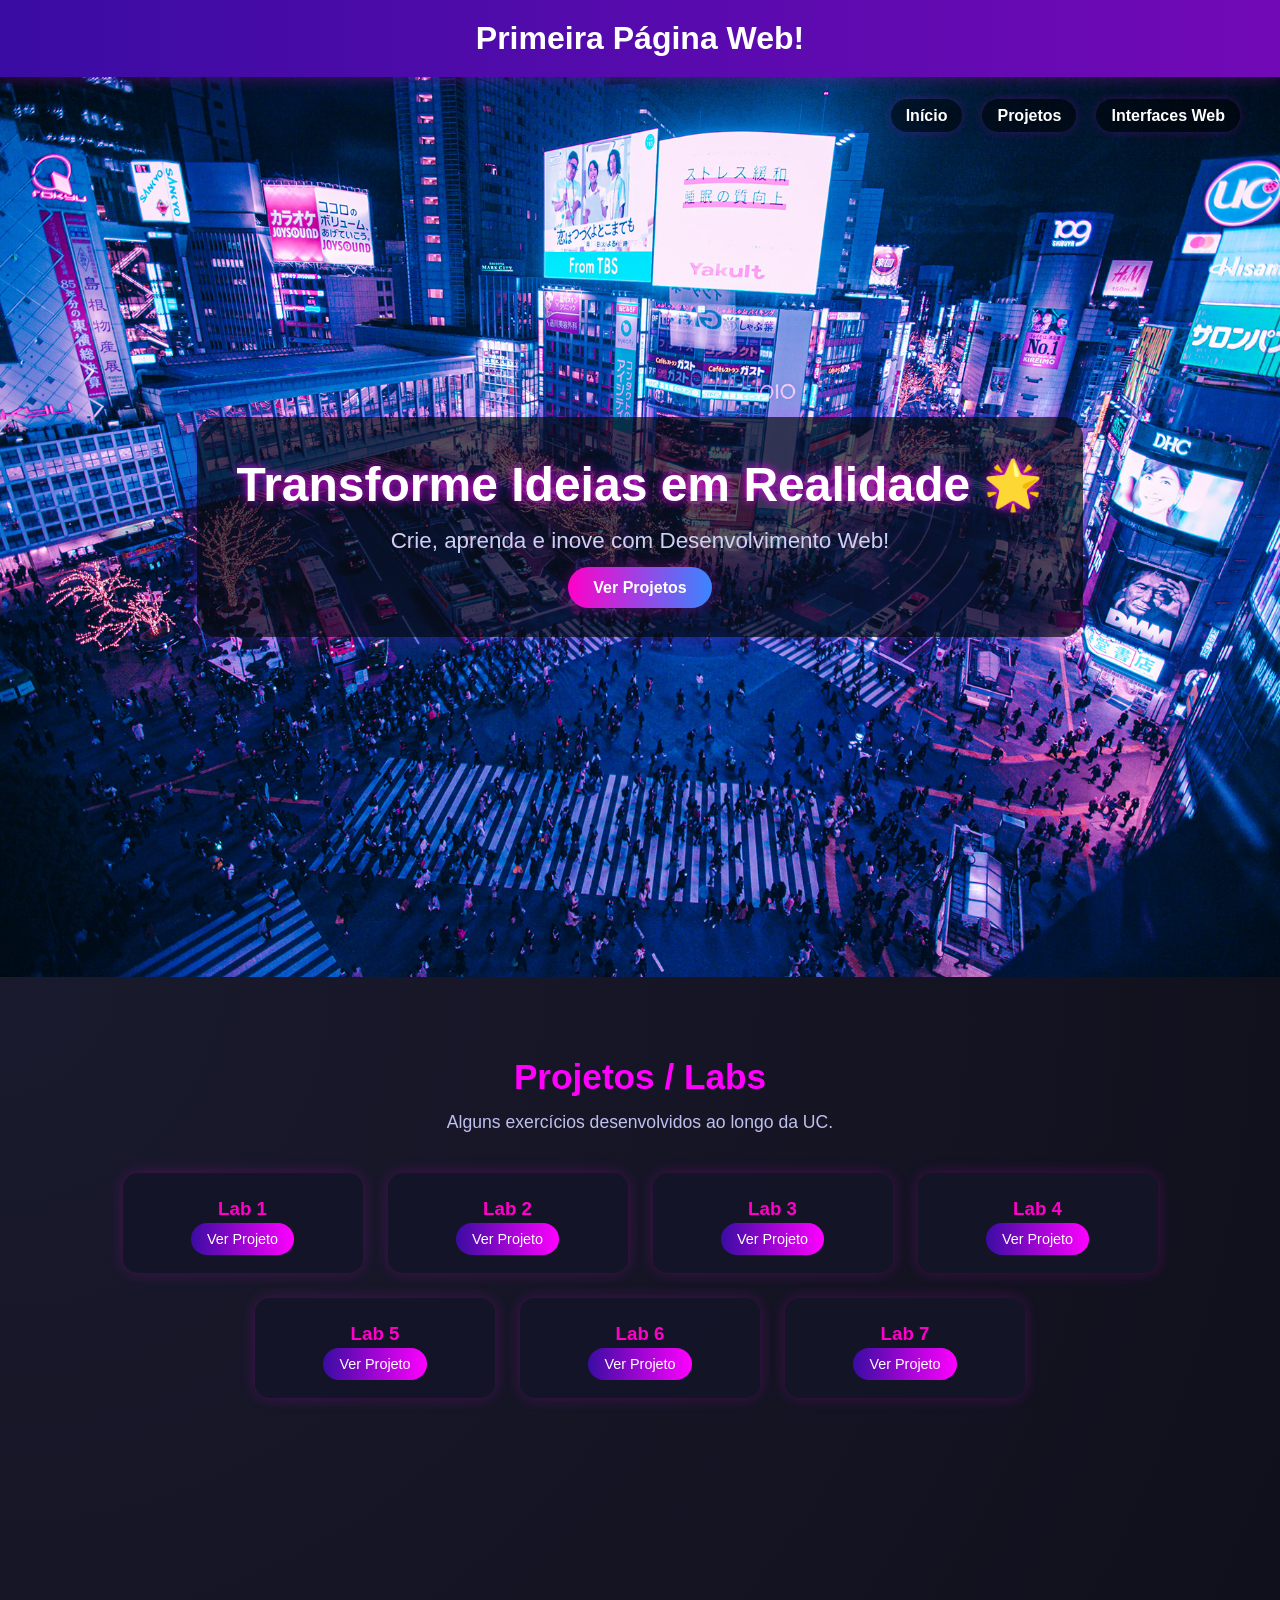
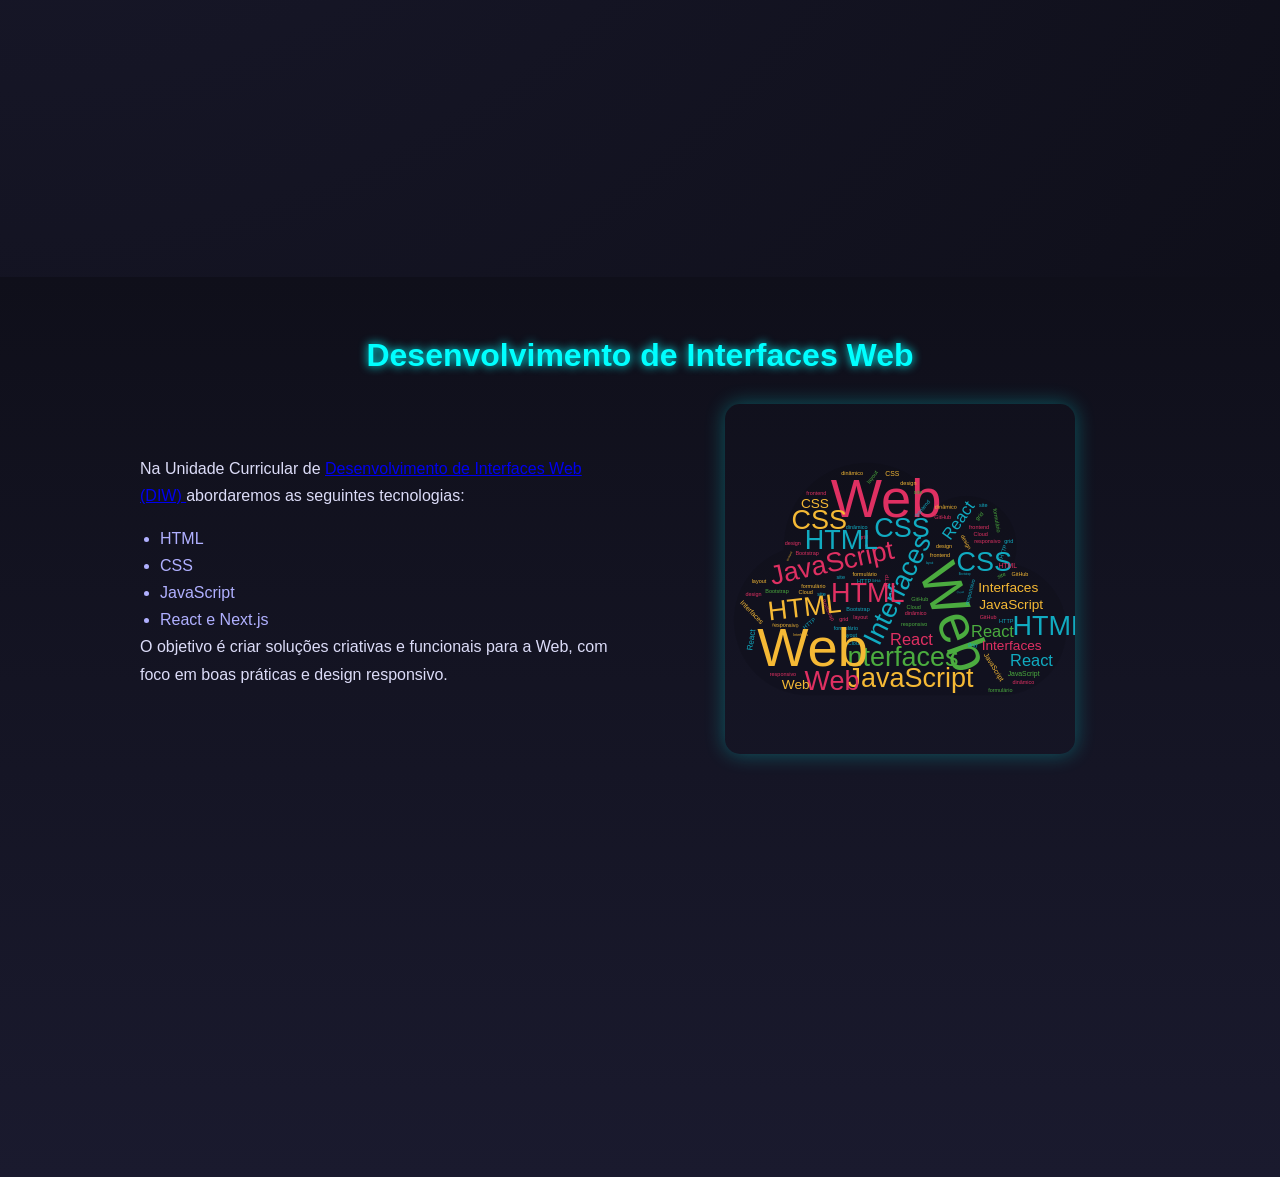
==== commit 2b10cc87: "lab 7" ====
--- a/index.html
+++ b/index.html
@@ -62,6 +62,10 @@
       <h3>Lab 6</h3>
       <a href="Lab6/index.html" target="_blank">Ver Projeto</a>
     </div>
+    <div class="card">
+      <h3>Lab 7</h3>
+      <a href="Lab7/index.html" target="_blank">Ver Projeto</a>
+      </div>
   </div>
 </section>
 
